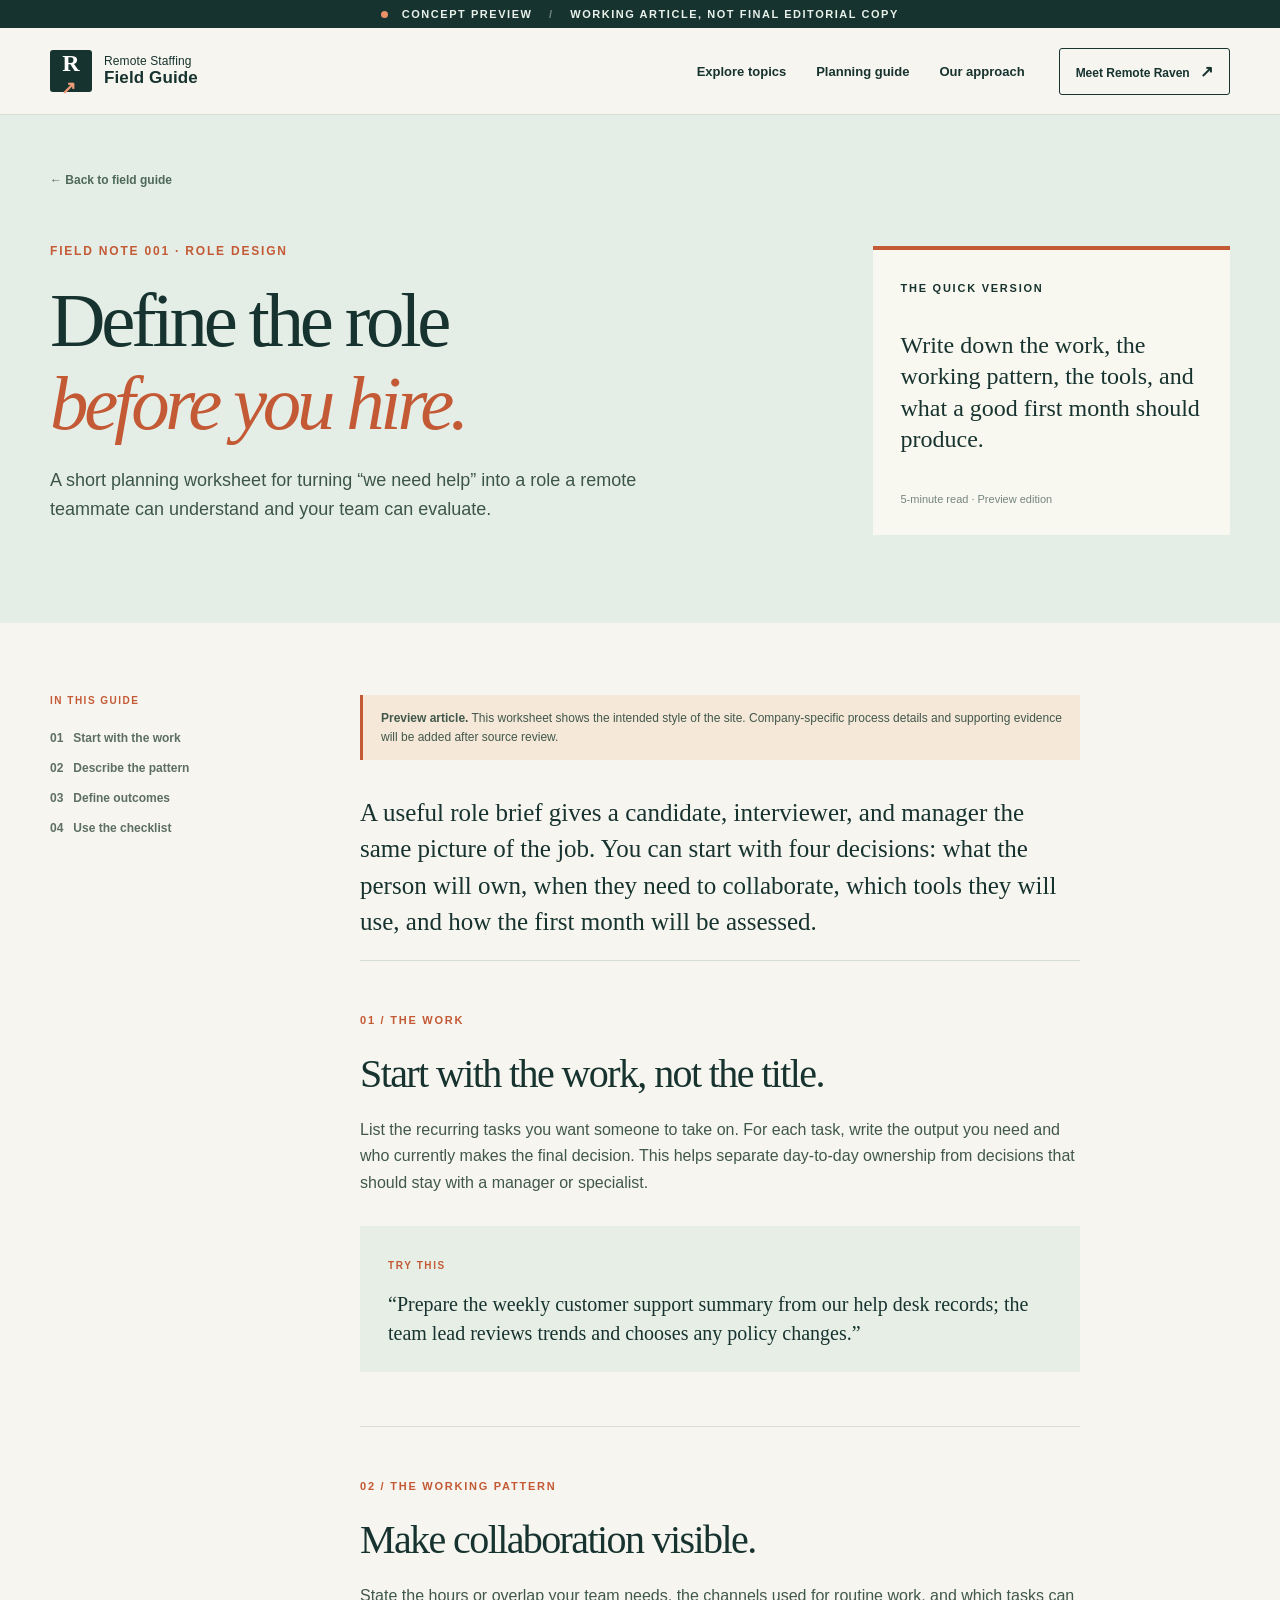
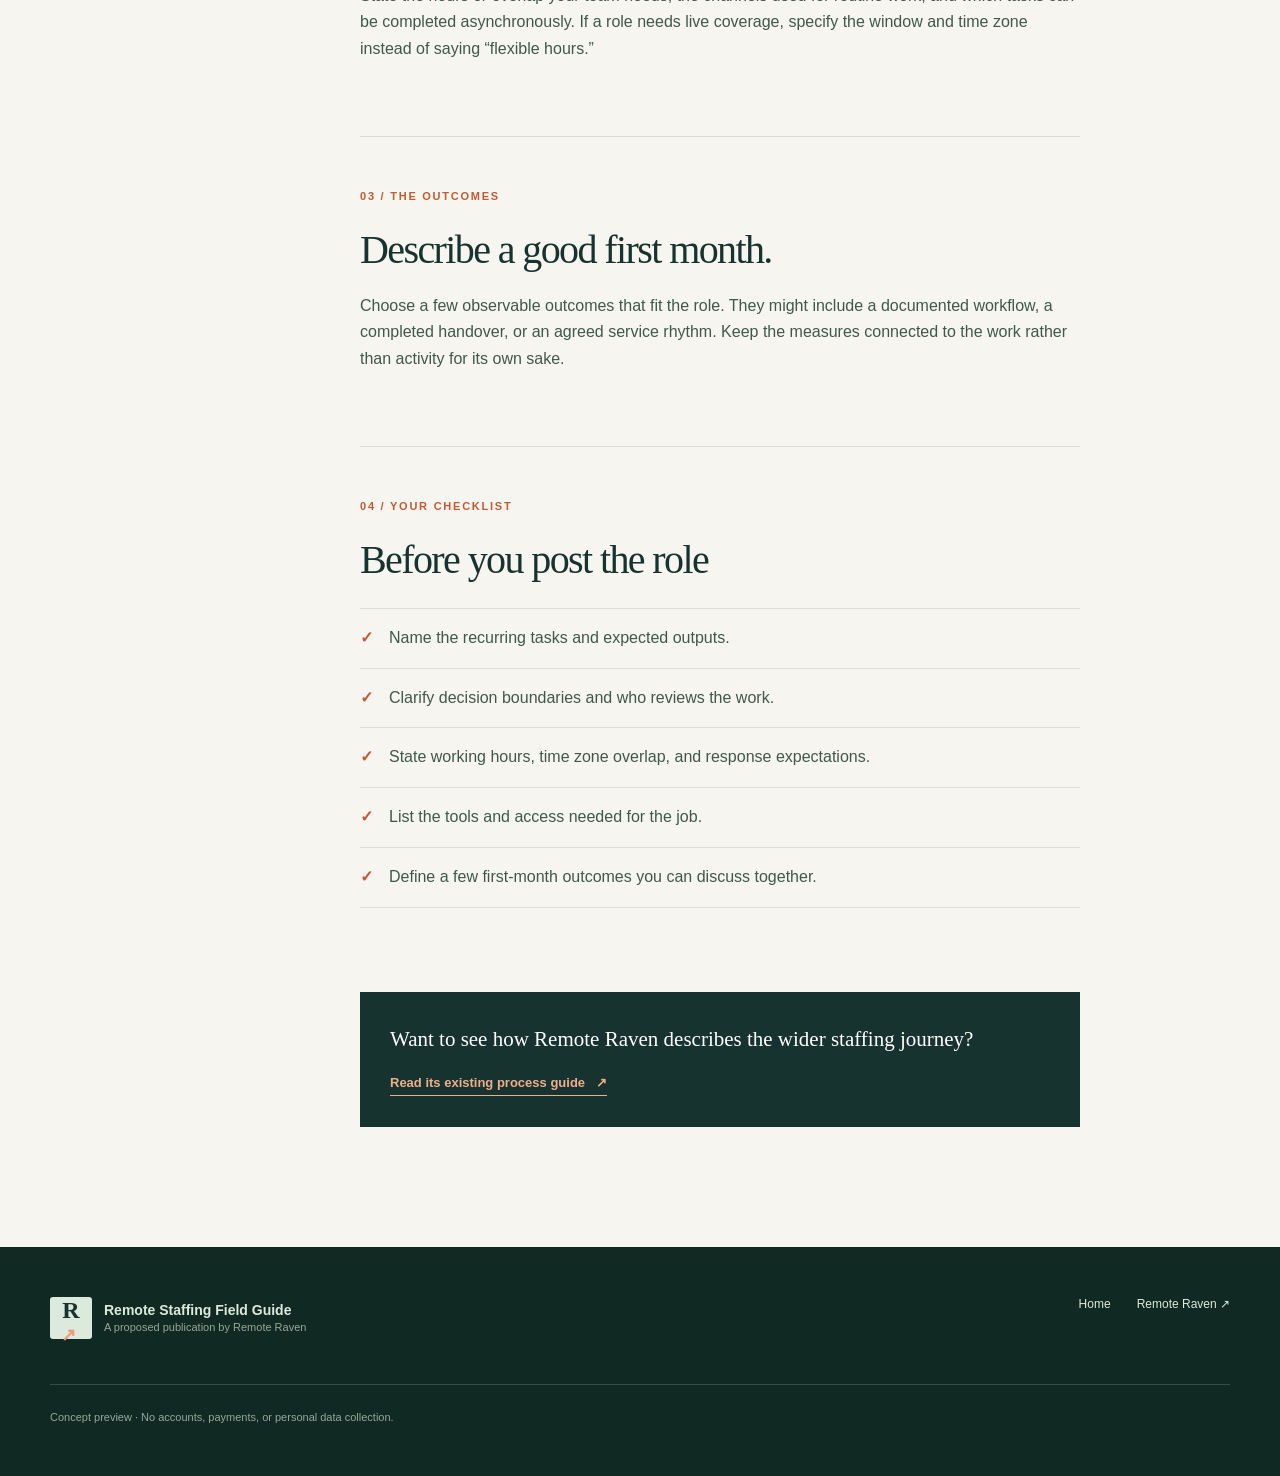
==== guide.html @ f3cec759 "Build field guide concept preview" ====
<!doctype html>
<html lang="en">
<head>
  <meta charset="utf-8"><meta name="viewport" content="width=device-width, initial-scale=1"><meta name="robots" content="noindex,nofollow">
  <meta name="description" content="A preview planning worksheet for defining a remote role before hiring.">
  <meta http-equiv="Content-Security-Policy" content="default-src 'none'; style-src 'self'; img-src 'self' data:; script-src 'self'; base-uri 'none'; form-action 'none'; frame-ancestors 'none'">
  <title>Define the role before you hire — Remote Staffing Field Guide</title>
  <link rel="stylesheet" href="styles.css"><script src="script.js" defer></script>
</head>
<body>
  <a class="skip" href="#main">Skip to content</a><div class="preview-bar"><span class="dot"></span> Concept preview <span class="bar-divider">/</span> Working article, not final editorial copy</div>
  <header class="site-header"><div class="container header-inner"><a class="brand" href="index.html"><span class="brand-mark">R<span>↗</span></span><span class="brand-text">Remote Staffing<br><strong>Field Guide</strong></span></a><nav aria-label="Primary navigation"><a href="index.html#topics">Explore topics</a><a href="guide.html" aria-current="page">Planning guide</a><a href="index.html#method">Our approach</a></nav><a class="nav-cta" href="https://hireremoteraven.com/">Meet Remote Raven <span aria-hidden="true">↗</span></a></div></header>
  <main id="main">
    <section class="article-hero"><div class="container"><a class="back-link" href="index.html">← Back to field guide</a><div class="article-head-grid"><div><p class="eyebrow">FIELD NOTE 001 · ROLE DESIGN</p><h1>Define the role<br><em>before you hire.</em></h1><p class="lead">A short planning worksheet for turning “we need help” into a role a remote teammate can understand and your team can evaluate.</p></div><aside class="article-aside"><span class="small-label">THE QUICK VERSION</span><p>Write down the work, the working pattern, the tools, and what a good first month should produce.</p><span>5-minute read · Preview edition</span></aside></div></div></section>
    <div class="container article-layout"><aside class="article-nav"><span>IN THIS GUIDE</span><a href="#work">01 &nbsp; Start with the work</a><a href="#pattern">02 &nbsp; Describe the pattern</a><a href="#outcomes">03 &nbsp; Define outcomes</a><a href="#checklist">04 &nbsp; Use the checklist</a></aside><article class="article-body"><div class="draft-note"><strong>Preview article.</strong> This worksheet shows the intended style of the site. Company-specific process details and supporting evidence will be added after source review.</div><p class="article-intro">A useful role brief gives a candidate, interviewer, and manager the same picture of the job. You can start with four decisions: what the person will own, when they need to collaborate, which tools they will use, and how the first month will be assessed.</p><section id="work"><span class="section-kicker">01 / THE WORK</span><h2>Start with the work, not the title.</h2><p>List the recurring tasks you want someone to take on. For each task, write the output you need and who currently makes the final decision. This helps separate day-to-day ownership from decisions that should stay with a manager or specialist.</p><div class="example-box"><span>TRY THIS</span><p>“Prepare the weekly customer support summary from our help desk records; the team lead reviews trends and chooses any policy changes.”</p></div></section><section id="pattern"><span class="section-kicker">02 / THE WORKING PATTERN</span><h2>Make collaboration visible.</h2><p>State the hours or overlap your team needs, the channels used for routine work, and which tasks can be completed asynchronously. If a role needs live coverage, specify the window and time zone instead of saying “flexible hours.”</p></section><section id="outcomes"><span class="section-kicker">03 / THE OUTCOMES</span><h2>Describe a good first month.</h2><p>Choose a few observable outcomes that fit the role. They might include a documented workflow, a completed handover, or an agreed service rhythm. Keep the measures connected to the work rather than activity for its own sake.</p></section><section id="checklist"><span class="section-kicker">04 / YOUR CHECKLIST</span><h2>Before you post the role</h2><ul class="checklist"><li><span>✓</span> Name the recurring tasks and expected outputs.</li><li><span>✓</span> Clarify decision boundaries and who reviews the work.</li><li><span>✓</span> State working hours, time zone overlap, and response expectations.</li><li><span>✓</span> List the tools and access needed for the job.</li><li><span>✓</span> Define a few first-month outcomes you can discuss together.</li></ul></section><div class="article-end"><p>Want to see how Remote Raven describes the wider staffing journey?</p><a class="text-link" href="https://hireremoteraven.com/blog/how-does-remote-staffing-work-from-job-description-to-your-first-day/">Read its existing process guide <span aria-hidden="true">↗</span></a></div></article></div>
  </main>
  <footer><div class="container footer-inner"><div class="footer-brand"><span class="brand-mark">R<span>↗</span></span><div>Remote Staffing Field Guide<br><small>A proposed publication by Remote Raven</small></div></div><div class="footer-links"><a href="index.html">Home</a><a href="https://hireremoteraven.com/">Remote Raven ↗</a></div><p>Concept preview · No accounts, payments, or personal data collection.</p></div></footer>
</body>
</html>
---- styles.css ----
:root{--ink:#17332f;--muted:#5e6d66;--paper:#f7f5ef;--cream:#eee9db;--line:#d9dfd5;--accent:#c35a35;--teal:#d5e9df;--white:#fff;--max:1180px}
*{box-sizing:border-box}html{scroll-behavior:smooth}body{margin:0;background:var(--paper);color:var(--ink);font-family:Inter,Arial,Helvetica,sans-serif;-webkit-font-smoothing:antialiased}a{color:inherit;text-decoration:none}a:focus-visible,button:focus-visible{outline:3px solid var(--accent);outline-offset:4px}p{line-height:1.65}h1,h2,h3,p{margin-top:0}.container{width:min(var(--max),calc(100% - 64px));margin:auto}.skip{position:absolute;top:-100px;left:8px;background:#fff;padding:12px;z-index:100}.skip:focus{top:8px}.preview-bar{background:var(--ink);color:#e8f1e9;text-align:center;padding:8px 12px;font-size:11px;font-weight:700;letter-spacing:.14em;text-transform:uppercase}.dot{display:inline-block;width:7px;height:7px;border-radius:50%;background:#eb9168;margin-right:9px}.bar-divider{margin:0 12px;opacity:.45}.site-header{background:var(--paper);border-bottom:1px solid var(--line)}.header-inner{height:86px;display:flex;align-items:center;gap:34px}.brand{display:flex;align-items:center;gap:12px;white-space:nowrap}.brand-mark{width:42px;height:42px;display:grid;place-items:center;background:var(--ink);color:white;border-radius:3px;font-family:Georgia,serif;font-size:24px;font-weight:bold;letter-spacing:-5px;padding-right:5px}.brand-mark span{color:#ed9c77;font-family:Arial,sans-serif;font-size:18px;letter-spacing:0}.brand-text{font-size:12px;line-height:1.12;letter-spacing:.01em}.brand-text strong{font-size:17px}.site-header nav{display:flex;gap:30px;margin-left:auto;font-size:13px;font-weight:600}.site-header nav a:hover,.footer-links a:hover{color:var(--accent)}.nav-cta{font-size:12px;font-weight:700;border:1px solid var(--ink);padding:13px 16px;border-radius:3px;white-space:nowrap}.nav-cta:hover{background:var(--ink);color:#fff}.nav-cta span{font-size:16px;padding-left:7px}.hero{padding:77px 0 82px;overflow:hidden}.hero-grid{display:grid;grid-template-columns:1.12fr .88fr;gap:60px;align-items:center}.eyebrow{font-size:12px;letter-spacing:.15em;text-transform:uppercase;font-weight:800;color:var(--accent);line-height:1.4}.eyebrow-line{display:inline-block;width:29px;height:1px;background:var(--accent);vertical-align:middle;margin-right:11px}.hero h1,.article-hero h1{font-family:Georgia,'Times New Roman',serif;font-weight:400;letter-spacing:-.055em;line-height:1.08;font-size:clamp(52px,5.6vw,78px);margin:28px 0}.hero h1 em,h2 em,.article-hero h1 em{font-weight:400;color:var(--accent)}.lead{font-size:18px;color:#3c554c;max-width:565px}.hero-actions{display:flex;align-items:center;gap:27px;margin-top:36px;flex-wrap:wrap}.button{display:inline-flex;align-items:center;justify-content:space-between;gap:26px;padding:17px 22px;border-radius:3px;font-size:13px;font-weight:700}.button span{font-size:18px}.button-dark{background:var(--ink);color:white}.button-dark:hover{background:#285449}.button-light{background:#f5f1e8;color:var(--ink)}.button-light:hover{background:white}.text-link{border-bottom:1px solid currentColor;padding-bottom:5px;font-size:13px;font-weight:750}.text-link:hover{color:var(--accent)}.text-link span{padding-left:7px}.hero-note{font-size:11px;color:#77847c;margin:35px 0 0}.hero-visual{height:505px;background:#dceadf;position:relative;padding:38px 40px;box-shadow:20px 20px 0 #eae8db;overflow:visible}.hero-visual:before{content:"";position:absolute;width:280px;height:280px;border-radius:50%;border:1px solid rgba(24,68,59,.16);top:75px;right:-75px}.hero-visual:after{content:"";position:absolute;width:180px;height:180px;border-radius:50%;border:1px solid rgba(24,68,59,.16);top:125px;right:-25px}.visual-top,.visual-bottom{display:flex;justify-content:space-between;align-items:center}.small-label,.visual-bottom{font-size:11px;font-weight:800;letter-spacing:.16em}.visual-sun{font-size:45px;line-height:1}.visual-title{font-family:Georgia,serif;font-size:70px;line-height:.98;letter-spacing:-.06em;margin-top:80px;position:relative;z-index:1}.hero-visual p{position:relative;z-index:1;max-width:290px;font-size:15px;color:#456159;margin-top:28px}.visual-rule{height:1px;background:#a4bdb0;margin-top:55px}.visual-bottom{margin-top:20px}.visual-sticker{position:absolute;right:-30px;bottom:58px;width:115px;height:115px;border-radius:50%;background:#c75c37;color:#fff;display:flex;align-items:center;justify-content:center;text-align:center;transform:rotate(13deg);font-family:Georgia,serif;font-size:17px;line-height:.85;z-index:2}.visual-sticker span{font-size:25px}.intro-strip{background:var(--cream);border-top:1px solid #e4e2d8;border-bottom:1px solid #e4e2d8}.strip-inner{min-height:75px;display:flex;align-items:center;justify-content:space-between;gap:14px;color:#415b50;font-size:13px;font-weight:650}.strip-icon{font-size:19px;color:var(--accent)}.section{padding:105px 0}.section-heading{display:flex;align-items:end;justify-content:space-between;gap:60px;margin-bottom:44px}.section-heading h2,.method h2,.closing h2{font-family:Georgia,serif;font-weight:400;letter-spacing:-.05em;font-size:clamp(40px,4.5vw,61px);line-height:1.1;margin-bottom:0}.section-heading>p{max-width:385px;font-size:15px;color:var(--muted);margin:0 0 8px}.topic-grid{display:grid;grid-template-columns:repeat(3,1fr);gap:18px}.topic-card{min-height:352px;background:#fff;border:1px solid #e3e5df;padding:29px;display:flex;flex-direction:column;transition:transform .18s,box-shadow .18s}.topic-card:hover{transform:translateY(-4px);box-shadow:0 14px 30px #17332f12}.topic-card-feature{background:var(--ink);color:#fff;border-color:var(--ink)}.card-number{font-size:11px;font-weight:800;letter-spacing:.16em;color:var(--accent)}.topic-card-feature .card-number{color:#eba07c}.card-icon{font-family:Georgia,serif;font-size:44px;margin:28px 0 24px;line-height:1}.topic-card h3{font-family:Georgia,serif;font-size:26px;font-weight:400;line-height:1.15;letter-spacing:-.025em;max-width:250px}.topic-card p{font-size:14px;color:var(--muted);max-width:260px}.topic-card-feature p{color:#c9d8d1}.card-link,.card-status{margin-top:auto;padding-top:24px;font-size:12px;font-weight:750}.card-link{color:#f3a985}.card-link span{padding-left:5px}.card-status{color:#8b9990}.method{background:#e5eee6}.method-grid{display:grid;grid-template-columns:1fr 1fr;gap:110px}.method h2{margin:28px 0}.method-lead{color:#526b5e;font-size:16px;max-width:530px;margin-bottom:27px}.method-list{border-top:1px solid #b9cbbd}.method-list>div{display:grid;grid-template-columns:50px 1fr;padding:26px 0;border-bottom:1px solid #b9cbbd;gap:15px}.method-list span{font-size:12px;font-weight:800;color:var(--accent)}.method-list h3{font-family:Georgia,serif;font-size:23px;font-weight:400;margin-bottom:8px}.method-list p{color:#64786a;font-size:14px;margin:0}.library-grid{display:grid;grid-template-columns:1fr 1fr;gap:18px}.library-card{background:#fff;border:1px solid #e3e5df;min-height:242px;padding:30px;display:flex;flex-direction:column}.library-card:hover{border-color:var(--accent)}.library-card>span:first-child{color:var(--accent);letter-spacing:.15em;font-size:11px;font-weight:800}.library-card h3{font-family:Georgia,serif;font-size:26px;line-height:1.2;font-weight:400;max-width:460px;margin:30px 0}.library-card .external{font-size:12px;font-weight:750;margin-top:auto}.closing{background:var(--ink);color:#fff;padding:70px 0}.closing-inner{display:flex;justify-content:space-between;align-items:center;gap:40px}.closing .eyebrow{color:#eda984}.closing h2{font-size:49px}footer{background:#112923;color:#dce9dd;padding:50px 0}.footer-inner{display:grid;grid-template-columns:1fr auto;gap:20px;align-items:start}.footer-brand{display:flex;align-items:center;gap:12px;font-size:14px;font-weight:700}.footer-brand .brand-mark{background:#dce9dd;color:#17332f}.footer-brand small{font-size:11px;font-weight:400;color:#91aa98}.footer-links{display:flex;gap:26px;font-size:12px}.footer-inner>p{grid-column:1/-1;color:#91aa98;font-size:11px;margin:25px 0 0;border-top:1px solid #315044;padding-top:23px}
.article-hero{background:#e5eee6;padding:55px 0 80px}.back-link{font-size:12px;font-weight:700;color:#4d685a}.back-link:hover{color:var(--accent)}.article-head-grid{display:grid;grid-template-columns:1.35fr .65fr;gap:80px;align-items:end;margin-top:55px}.article-hero h1{font-size:clamp(58px,6vw,86px);margin:20px 0}.article-hero .lead{max-width:650px}.article-aside{background:#f9f8f0;padding:28px;border-top:4px solid var(--accent);margin-bottom:8px}.article-aside p{font-family:Georgia,serif;font-size:24px;line-height:1.3;margin:34px 0}.article-aside>span:last-child{font-size:11px;color:#75857a}.article-layout{display:grid;grid-template-columns:230px minmax(0,720px);gap:80px;align-items:start;padding-top:72px;padding-bottom:120px}.article-nav{position:sticky;top:30px;display:flex;flex-direction:column;gap:16px}.article-nav>span{font-size:10px;font-weight:800;letter-spacing:.15em;color:var(--accent);margin-bottom:9px}.article-nav a{font-size:12px;font-weight:700;color:#5c6f61}.article-nav a:hover{color:var(--accent)}.article-body{font-size:16px;line-height:1.8;color:#40584b}.draft-note{background:#f5e8d8;border-left:3px solid var(--accent);padding:14px 18px;font-size:12px;line-height:1.55;margin-bottom:35px}.article-intro{font-family:Georgia,serif;color:var(--ink);font-size:25px;line-height:1.45;margin-bottom:65px}.article-body section{padding:44px 0 54px;border-top:1px solid #d6ded4;scroll-margin-top:40px}.section-kicker{font-size:11px;color:var(--accent);font-weight:800;letter-spacing:.16em}.article-body h2{font-family:Georgia,serif;font-size:40px;letter-spacing:-.04em;font-weight:400;color:var(--ink);line-height:1.15;margin:17px 0 20px}.article-body p{margin-bottom:20px}.example-box{background:#e7eee6;padding:24px 28px;margin-top:30px}.example-box span{font-size:10px;font-weight:800;letter-spacing:.16em;color:var(--accent)}.example-box p{font-family:Georgia,serif;font-size:20px;line-height:1.45;color:var(--ink);margin:11px 0 0}.checklist{list-style:none;padding:0;margin:25px 0}.checklist li{border-top:1px solid #d9e0d7;padding:15px 0;display:flex;align-items:baseline;gap:16px}.checklist li:last-child{border-bottom:1px solid #d9e0d7}.checklist li span{color:var(--accent);font-weight:800}.article-end{background:var(--ink);color:#fff;padding:30px;margin-top:5px}.article-end p{font-family:Georgia,serif;font-size:21px;margin:0 0 12px}.article-end .text-link{color:#f1ad8b}
@media(max-width:1000px){.site-header nav{gap:14px}.hero-grid{gap:35px}.hero-visual{height:470px}.visual-title{font-size:60px}.method-grid{gap:50px}.article-layout{gap:40px}}
@media(max-width:760px){.container{width:min(100% - 36px,var(--max))}.header-inner{height:auto;min-height:72px;flex-wrap:wrap;padding:14px 0}.site-header nav{order:3;width:100%;justify-content:space-between;margin:2px 0 0;gap:12px;font-size:11px}.nav-cta{margin-left:auto;padding:10px;font-size:11px}.hero{padding:56px 0 65px}.hero-grid{grid-template-columns:1fr;gap:45px}.hero h1{font-size:clamp(49px,11vw,70px)}.hero-visual{width:calc(100% - 20px);height:430px;box-shadow:16px 16px 0 #eae8db}.visual-title{margin-top:62px}.visual-sticker{right:-20px}.strip-inner{font-size:11px;flex-wrap:wrap;justify-content:center;padding:18px 0;text-align:center}.strip-icon:last-of-type{display:none}.section{padding:70px 0}.section-heading{display:block}.section-heading>p{margin-top:23px}.topic-grid,.library-grid,.method-grid,.article-head-grid,.article-layout{grid-template-columns:1fr}.topic-card{min-height:310px}.method-grid{gap:35px}.closing-inner{align-items:start;flex-direction:column}.closing h2{font-size:42px}.article-hero{padding:35px 0 55px}.article-head-grid{gap:28px;margin-top:36px}.article-aside{max-width:420px}.article-layout{padding-top:44px;gap:35px}.article-nav{position:static;border-bottom:1px solid var(--line);padding-bottom:20px}.footer-inner{grid-template-columns:1fr}.footer-links{margin-top:15px}}
@media(max-width:480px){.preview-bar{font-size:9px}.brand-text{font-size:10px}.brand-text strong{font-size:14px}.brand-mark{width:36px;height:36px;font-size:21px}.nav-cta{font-size:0;padding:8px 11px}.nav-cta span{font-size:19px;padding:0}.hero h1,.article-hero h1{font-size:46px}.lead{font-size:16px}.hero-actions{align-items:flex-start;flex-direction:column;gap:25px}.hero-visual{height:410px;padding:30px}.visual-title{font-size:55px}.visual-rule{margin-top:42px}.section-heading h2,.method h2{font-size:42px}.article-body h2{font-size:35px}}
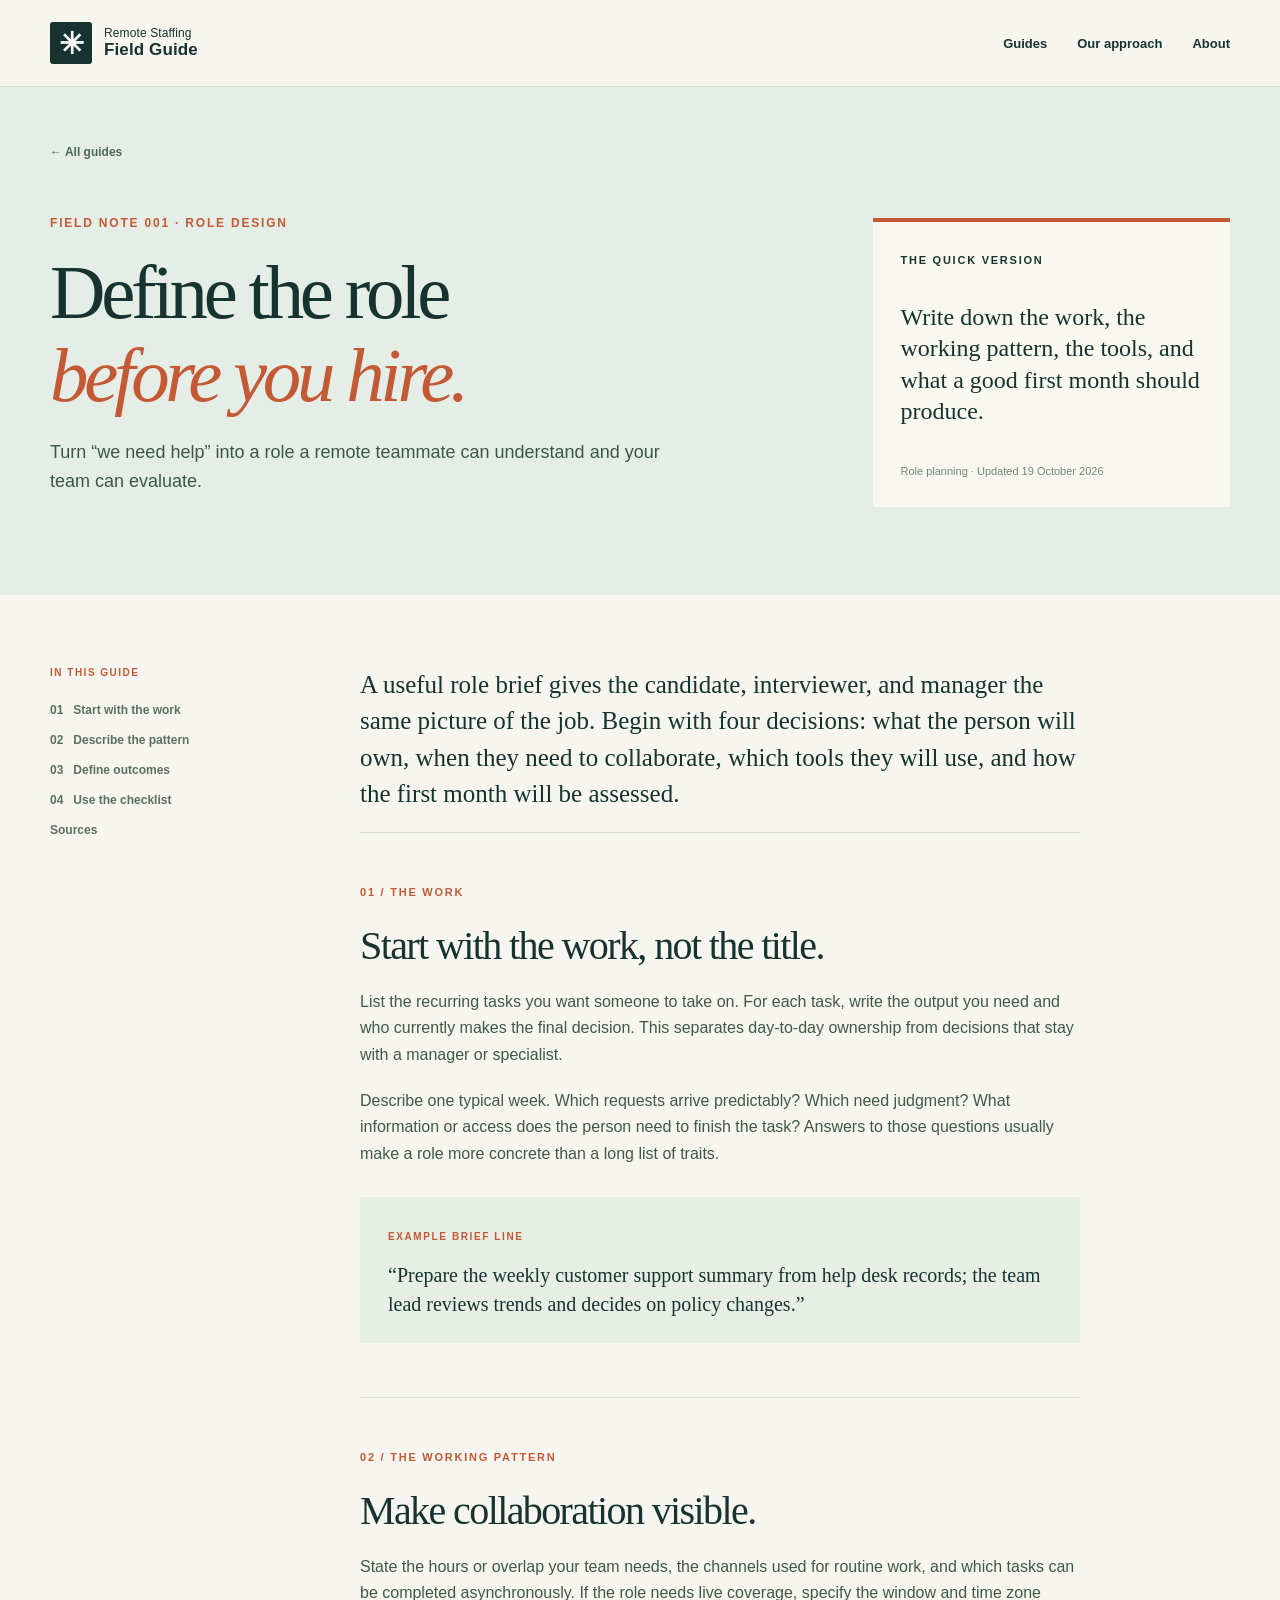
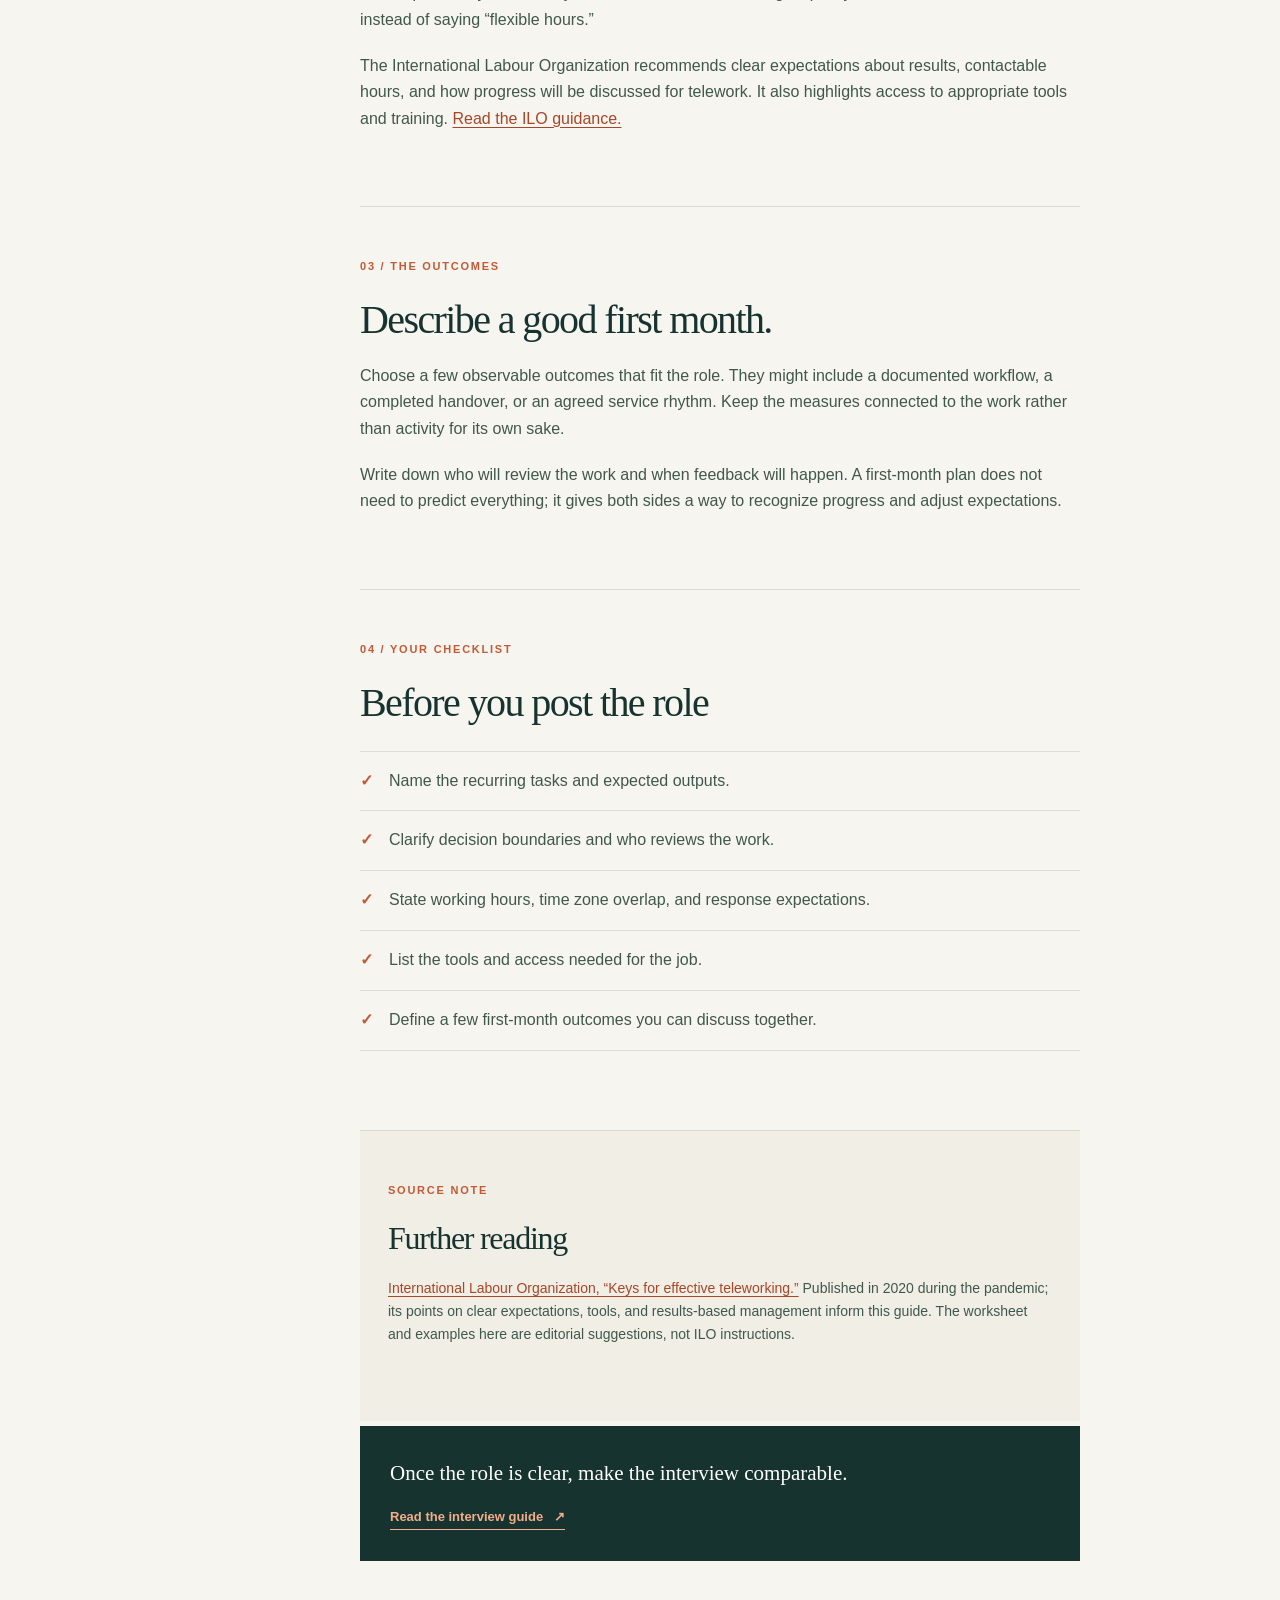
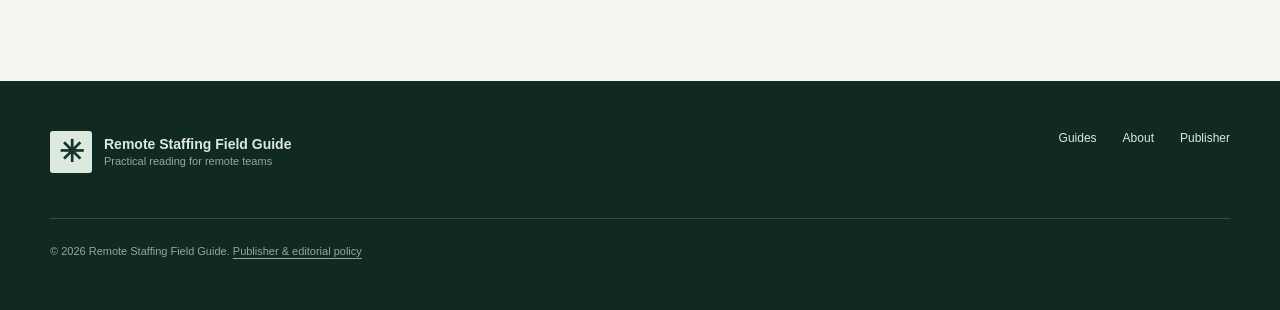
==== commit d303ba22: "Make field guide a standalone public publication" ====
--- a/guide.html
+++ b/guide.html
@@ -1,19 +1,28 @@
 <!doctype html>
 <html lang="en">
 <head>
-  <meta charset="utf-8"><meta name="viewport" content="width=device-width, initial-scale=1"><meta name="robots" content="noindex,nofollow">
-  <meta name="description" content="A preview planning worksheet for defining a remote role before hiring.">
-  <meta http-equiv="Content-Security-Policy" content="default-src 'none'; style-src 'self'; img-src 'self' data:; script-src 'self'; base-uri 'none'; form-action 'none'; frame-ancestors 'none'">
-  <title>Define the role before you hire — Remote Staffing Field Guide</title>
-  <link rel="stylesheet" href="styles.css"><script src="script.js" defer></script>
+  <meta charset="utf-8">
+  <meta name="viewport" content="width=device-width, initial-scale=1">
+  <meta name="description" content="A practical worksheet for defining tasks, working hours, tools, and first-month outcomes before hiring a remote teammate.">
+  <meta http-equiv="Content-Security-Policy" content="default-src 'none'; style-src 'self'; img-src 'self' data:; script-src 'self'; base-uri 'none'; form-action 'none'">
+  <title>Define the role before you hire | Remote Staffing Field Guide</title>
+  <link rel="icon" href="favicon.svg" type="image/svg+xml"><link rel="stylesheet" href="styles.css"><script src="script.js" defer></script>
 </head>
 <body>
-  <a class="skip" href="#main">Skip to content</a><div class="preview-bar"><span class="dot"></span> Concept preview <span class="bar-divider">/</span> Working article, not final editorial copy</div>
-  <header class="site-header"><div class="container header-inner"><a class="brand" href="index.html"><span class="brand-mark">R<span>↗</span></span><span class="brand-text">Remote Staffing<br><strong>Field Guide</strong></span></a><nav aria-label="Primary navigation"><a href="index.html#topics">Explore topics</a><a href="guide.html" aria-current="page">Planning guide</a><a href="index.html#method">Our approach</a></nav><a class="nav-cta" href="https://hireremoteraven.com/">Meet Remote Raven <span aria-hidden="true">↗</span></a></div></header>
+  <a class="skip" href="#main">Skip to content</a>
+  <header class="site-header"><div class="container header-inner"><a class="brand" href="index.html"><span class="brand-mark" aria-hidden="true">✳</span><span class="brand-text">Remote Staffing<br><strong>Field Guide</strong></span></a><nav aria-label="Primary navigation"><a href="index.html#guides">Guides</a><a href="index.html#approach">Our approach</a><a href="about.html">About</a></nav></div></header>
   <main id="main">
-    <section class="article-hero"><div class="container"><a class="back-link" href="index.html">← Back to field guide</a><div class="article-head-grid"><div><p class="eyebrow">FIELD NOTE 001 · ROLE DESIGN</p><h1>Define the role<br><em>before you hire.</em></h1><p class="lead">A short planning worksheet for turning “we need help” into a role a remote teammate can understand and your team can evaluate.</p></div><aside class="article-aside"><span class="small-label">THE QUICK VERSION</span><p>Write down the work, the working pattern, the tools, and what a good first month should produce.</p><span>5-minute read · Preview edition</span></aside></div></div></section>
-    <div class="container article-layout"><aside class="article-nav"><span>IN THIS GUIDE</span><a href="#work">01 &nbsp; Start with the work</a><a href="#pattern">02 &nbsp; Describe the pattern</a><a href="#outcomes">03 &nbsp; Define outcomes</a><a href="#checklist">04 &nbsp; Use the checklist</a></aside><article class="article-body"><div class="draft-note"><strong>Preview article.</strong> This worksheet shows the intended style of the site. Company-specific process details and supporting evidence will be added after source review.</div><p class="article-intro">A useful role brief gives a candidate, interviewer, and manager the same picture of the job. You can start with four decisions: what the person will own, when they need to collaborate, which tools they will use, and how the first month will be assessed.</p><section id="work"><span class="section-kicker">01 / THE WORK</span><h2>Start with the work, not the title.</h2><p>List the recurring tasks you want someone to take on. For each task, write the output you need and who currently makes the final decision. This helps separate day-to-day ownership from decisions that should stay with a manager or specialist.</p><div class="example-box"><span>TRY THIS</span><p>“Prepare the weekly customer support summary from our help desk records; the team lead reviews trends and chooses any policy changes.”</p></div></section><section id="pattern"><span class="section-kicker">02 / THE WORKING PATTERN</span><h2>Make collaboration visible.</h2><p>State the hours or overlap your team needs, the channels used for routine work, and which tasks can be completed asynchronously. If a role needs live coverage, specify the window and time zone instead of saying “flexible hours.”</p></section><section id="outcomes"><span class="section-kicker">03 / THE OUTCOMES</span><h2>Describe a good first month.</h2><p>Choose a few observable outcomes that fit the role. They might include a documented workflow, a completed handover, or an agreed service rhythm. Keep the measures connected to the work rather than activity for its own sake.</p></section><section id="checklist"><span class="section-kicker">04 / YOUR CHECKLIST</span><h2>Before you post the role</h2><ul class="checklist"><li><span>✓</span> Name the recurring tasks and expected outputs.</li><li><span>✓</span> Clarify decision boundaries and who reviews the work.</li><li><span>✓</span> State working hours, time zone overlap, and response expectations.</li><li><span>✓</span> List the tools and access needed for the job.</li><li><span>✓</span> Define a few first-month outcomes you can discuss together.</li></ul></section><div class="article-end"><p>Want to see how Remote Raven describes the wider staffing journey?</p><a class="text-link" href="https://hireremoteraven.com/blog/how-does-remote-staffing-work-from-job-description-to-your-first-day/">Read its existing process guide <span aria-hidden="true">↗</span></a></div></article></div>
+    <section class="article-hero"><div class="container"><a class="back-link" href="index.html#guides">← All guides</a><div class="article-head-grid"><div><p class="eyebrow">FIELD NOTE 001 · ROLE DESIGN</p><h1>Define the role<br><em>before you hire.</em></h1><p class="lead">Turn “we need help” into a role a remote teammate can understand and your team can evaluate.</p></div><aside class="article-aside"><span class="small-label">THE QUICK VERSION</span><p>Write down the work, the working pattern, the tools, and what a good first month should produce.</p><span>Role planning · Updated 19 October 2026</span></aside></div></div></section>
+    <div class="container article-layout"><aside class="article-nav"><span>IN THIS GUIDE</span><a href="#work">01 &nbsp; Start with the work</a><a href="#pattern">02 &nbsp; Describe the pattern</a><a href="#outcomes">03 &nbsp; Define outcomes</a><a href="#checklist">04 &nbsp; Use the checklist</a><a href="#sources">Sources</a></aside><article class="article-body">
+      <p class="article-intro">A useful role brief gives the candidate, interviewer, and manager the same picture of the job. Begin with four decisions: what the person will own, when they need to collaborate, which tools they will use, and how the first month will be assessed.</p>
+      <section id="work"><span class="section-kicker">01 / THE WORK</span><h2>Start with the work, not the title.</h2><p>List the recurring tasks you want someone to take on. For each task, write the output you need and who currently makes the final decision. This separates day-to-day ownership from decisions that stay with a manager or specialist.</p><p>Describe one typical week. Which requests arrive predictably? Which need judgment? What information or access does the person need to finish the task? Answers to those questions usually make a role more concrete than a long list of traits.</p><div class="example-box"><span>EXAMPLE BRIEF LINE</span><p>“Prepare the weekly customer support summary from help desk records; the team lead reviews trends and decides on policy changes.”</p></div></section>
+      <section id="pattern"><span class="section-kicker">02 / THE WORKING PATTERN</span><h2>Make collaboration visible.</h2><p>State the hours or overlap your team needs, the channels used for routine work, and which tasks can be completed asynchronously. If the role needs live coverage, specify the window and time zone instead of saying “flexible hours.”</p><p>The International Labour Organization recommends clear expectations about results, contactable hours, and how progress will be discussed for telework. It also highlights access to appropriate tools and training. <a href="https://www.ilo.org/resource/article/keys-effective-teleworking-during-covid-19-pandemic">Read the ILO guidance.</a></p></section>
+      <section id="outcomes"><span class="section-kicker">03 / THE OUTCOMES</span><h2>Describe a good first month.</h2><p>Choose a few observable outcomes that fit the role. They might include a documented workflow, a completed handover, or an agreed service rhythm. Keep the measures connected to the work rather than activity for its own sake.</p><p>Write down who will review the work and when feedback will happen. A first-month plan does not need to predict everything; it gives both sides a way to recognize progress and adjust expectations.</p></section>
+      <section id="checklist"><span class="section-kicker">04 / YOUR CHECKLIST</span><h2>Before you post the role</h2><ul class="checklist"><li><span>✓</span> Name the recurring tasks and expected outputs.</li><li><span>✓</span> Clarify decision boundaries and who reviews the work.</li><li><span>✓</span> State working hours, time zone overlap, and response expectations.</li><li><span>✓</span> List the tools and access needed for the job.</li><li><span>✓</span> Define a few first-month outcomes you can discuss together.</li></ul></section>
+      <section id="sources" class="source-section"><span class="section-kicker">SOURCE NOTE</span><h2>Further reading</h2><p><a href="https://www.ilo.org/resource/article/keys-effective-teleworking-during-covid-19-pandemic">International Labour Organization, “Keys for effective teleworking.”</a> Published in 2020 during the pandemic; its points on clear expectations, tools, and results-based management inform this guide. The worksheet and examples here are editorial suggestions, not ILO instructions.</p></section>
+      <div class="article-end"><p>Once the role is clear, make the interview comparable.</p><a class="text-link" href="interviews.html">Read the interview guide <span aria-hidden="true">↗</span></a></div>
+    </article></div>
   </main>
-  <footer><div class="container footer-inner"><div class="footer-brand"><span class="brand-mark">R<span>↗</span></span><div>Remote Staffing Field Guide<br><small>A proposed publication by Remote Raven</small></div></div><div class="footer-links"><a href="index.html">Home</a><a href="https://hireremoteraven.com/">Remote Raven ↗</a></div><p>Concept preview · No accounts, payments, or personal data collection.</p></div></footer>
+  <footer><div class="container footer-inner"><div class="footer-brand"><span class="brand-mark" aria-hidden="true">✳</span><div>Remote Staffing Field Guide<br><small>Practical reading for remote teams</small></div></div><div class="footer-links"><a href="index.html#guides">Guides</a><a href="about.html">About</a><a href="about.html#publisher">Publisher</a></div><p>© 2026 Remote Staffing Field Guide. <a href="about.html#publisher">Publisher &amp; editorial policy</a></p></div></footer>
 </body>
 </html>
--- a/styles.css
+++ b/styles.css
@@ -1,6 +1,7 @@
 :root{--ink:#17332f;--muted:#5e6d66;--paper:#f7f5ef;--cream:#eee9db;--line:#d9dfd5;--accent:#c35a35;--teal:#d5e9df;--white:#fff;--max:1180px}
 *{box-sizing:border-box}html{scroll-behavior:smooth}body{margin:0;background:var(--paper);color:var(--ink);font-family:Inter,Arial,Helvetica,sans-serif;-webkit-font-smoothing:antialiased}a{color:inherit;text-decoration:none}a:focus-visible,button:focus-visible{outline:3px solid var(--accent);outline-offset:4px}p{line-height:1.65}h1,h2,h3,p{margin-top:0}.container{width:min(var(--max),calc(100% - 64px));margin:auto}.skip{position:absolute;top:-100px;left:8px;background:#fff;padding:12px;z-index:100}.skip:focus{top:8px}.preview-bar{background:var(--ink);color:#e8f1e9;text-align:center;padding:8px 12px;font-size:11px;font-weight:700;letter-spacing:.14em;text-transform:uppercase}.dot{display:inline-block;width:7px;height:7px;border-radius:50%;background:#eb9168;margin-right:9px}.bar-divider{margin:0 12px;opacity:.45}.site-header{background:var(--paper);border-bottom:1px solid var(--line)}.header-inner{height:86px;display:flex;align-items:center;gap:34px}.brand{display:flex;align-items:center;gap:12px;white-space:nowrap}.brand-mark{width:42px;height:42px;display:grid;place-items:center;background:var(--ink);color:white;border-radius:3px;font-family:Georgia,serif;font-size:24px;font-weight:bold;letter-spacing:-5px;padding-right:5px}.brand-mark span{color:#ed9c77;font-family:Arial,sans-serif;font-size:18px;letter-spacing:0}.brand-text{font-size:12px;line-height:1.12;letter-spacing:.01em}.brand-text strong{font-size:17px}.site-header nav{display:flex;gap:30px;margin-left:auto;font-size:13px;font-weight:600}.site-header nav a:hover,.footer-links a:hover{color:var(--accent)}.nav-cta{font-size:12px;font-weight:700;border:1px solid var(--ink);padding:13px 16px;border-radius:3px;white-space:nowrap}.nav-cta:hover{background:var(--ink);color:#fff}.nav-cta span{font-size:16px;padding-left:7px}.hero{padding:77px 0 82px;overflow:hidden}.hero-grid{display:grid;grid-template-columns:1.12fr .88fr;gap:60px;align-items:center}.eyebrow{font-size:12px;letter-spacing:.15em;text-transform:uppercase;font-weight:800;color:var(--accent);line-height:1.4}.eyebrow-line{display:inline-block;width:29px;height:1px;background:var(--accent);vertical-align:middle;margin-right:11px}.hero h1,.article-hero h1{font-family:Georgia,'Times New Roman',serif;font-weight:400;letter-spacing:-.055em;line-height:1.08;font-size:clamp(52px,5.6vw,78px);margin:28px 0}.hero h1 em,h2 em,.article-hero h1 em{font-weight:400;color:var(--accent)}.lead{font-size:18px;color:#3c554c;max-width:565px}.hero-actions{display:flex;align-items:center;gap:27px;margin-top:36px;flex-wrap:wrap}.button{display:inline-flex;align-items:center;justify-content:space-between;gap:26px;padding:17px 22px;border-radius:3px;font-size:13px;font-weight:700}.button span{font-size:18px}.button-dark{background:var(--ink);color:white}.button-dark:hover{background:#285449}.button-light{background:#f5f1e8;color:var(--ink)}.button-light:hover{background:white}.text-link{border-bottom:1px solid currentColor;padding-bottom:5px;font-size:13px;font-weight:750}.text-link:hover{color:var(--accent)}.text-link span{padding-left:7px}.hero-note{font-size:11px;color:#77847c;margin:35px 0 0}.hero-visual{height:505px;background:#dceadf;position:relative;padding:38px 40px;box-shadow:20px 20px 0 #eae8db;overflow:visible}.hero-visual:before{content:"";position:absolute;width:280px;height:280px;border-radius:50%;border:1px solid rgba(24,68,59,.16);top:75px;right:-75px}.hero-visual:after{content:"";position:absolute;width:180px;height:180px;border-radius:50%;border:1px solid rgba(24,68,59,.16);top:125px;right:-25px}.visual-top,.visual-bottom{display:flex;justify-content:space-between;align-items:center}.small-label,.visual-bottom{font-size:11px;font-weight:800;letter-spacing:.16em}.visual-sun{font-size:45px;line-height:1}.visual-title{font-family:Georgia,serif;font-size:70px;line-height:.98;letter-spacing:-.06em;margin-top:80px;position:relative;z-index:1}.hero-visual p{position:relative;z-index:1;max-width:290px;font-size:15px;color:#456159;margin-top:28px}.visual-rule{height:1px;background:#a4bdb0;margin-top:55px}.visual-bottom{margin-top:20px}.visual-sticker{position:absolute;right:-30px;bottom:58px;width:115px;height:115px;border-radius:50%;background:#c75c37;color:#fff;display:flex;align-items:center;justify-content:center;text-align:center;transform:rotate(13deg);font-family:Georgia,serif;font-size:17px;line-height:.85;z-index:2}.visual-sticker span{font-size:25px}.intro-strip{background:var(--cream);border-top:1px solid #e4e2d8;border-bottom:1px solid #e4e2d8}.strip-inner{min-height:75px;display:flex;align-items:center;justify-content:space-between;gap:14px;color:#415b50;font-size:13px;font-weight:650}.strip-icon{font-size:19px;color:var(--accent)}.section{padding:105px 0}.section-heading{display:flex;align-items:end;justify-content:space-between;gap:60px;margin-bottom:44px}.section-heading h2,.method h2,.closing h2{font-family:Georgia,serif;font-weight:400;letter-spacing:-.05em;font-size:clamp(40px,4.5vw,61px);line-height:1.1;margin-bottom:0}.section-heading>p{max-width:385px;font-size:15px;color:var(--muted);margin:0 0 8px}.topic-grid{display:grid;grid-template-columns:repeat(3,1fr);gap:18px}.topic-card{min-height:352px;background:#fff;border:1px solid #e3e5df;padding:29px;display:flex;flex-direction:column;transition:transform .18s,box-shadow .18s}.topic-card:hover{transform:translateY(-4px);box-shadow:0 14px 30px #17332f12}.topic-card-feature{background:var(--ink);color:#fff;border-color:var(--ink)}.card-number{font-size:11px;font-weight:800;letter-spacing:.16em;color:var(--accent)}.topic-card-feature .card-number{color:#eba07c}.card-icon{font-family:Georgia,serif;font-size:44px;margin:28px 0 24px;line-height:1}.topic-card h3{font-family:Georgia,serif;font-size:26px;font-weight:400;line-height:1.15;letter-spacing:-.025em;max-width:250px}.topic-card p{font-size:14px;color:var(--muted);max-width:260px}.topic-card-feature p{color:#c9d8d1}.card-link,.card-status{margin-top:auto;padding-top:24px;font-size:12px;font-weight:750}.card-link{color:#f3a985}.card-link span{padding-left:5px}.card-status{color:#8b9990}.method{background:#e5eee6}.method-grid{display:grid;grid-template-columns:1fr 1fr;gap:110px}.method h2{margin:28px 0}.method-lead{color:#526b5e;font-size:16px;max-width:530px;margin-bottom:27px}.method-list{border-top:1px solid #b9cbbd}.method-list>div{display:grid;grid-template-columns:50px 1fr;padding:26px 0;border-bottom:1px solid #b9cbbd;gap:15px}.method-list span{font-size:12px;font-weight:800;color:var(--accent)}.method-list h3{font-family:Georgia,serif;font-size:23px;font-weight:400;margin-bottom:8px}.method-list p{color:#64786a;font-size:14px;margin:0}.library-grid{display:grid;grid-template-columns:1fr 1fr;gap:18px}.library-card{background:#fff;border:1px solid #e3e5df;min-height:242px;padding:30px;display:flex;flex-direction:column}.library-card:hover{border-color:var(--accent)}.library-card>span:first-child{color:var(--accent);letter-spacing:.15em;font-size:11px;font-weight:800}.library-card h3{font-family:Georgia,serif;font-size:26px;line-height:1.2;font-weight:400;max-width:460px;margin:30px 0}.library-card .external{font-size:12px;font-weight:750;margin-top:auto}.closing{background:var(--ink);color:#fff;padding:70px 0}.closing-inner{display:flex;justify-content:space-between;align-items:center;gap:40px}.closing .eyebrow{color:#eda984}.closing h2{font-size:49px}footer{background:#112923;color:#dce9dd;padding:50px 0}.footer-inner{display:grid;grid-template-columns:1fr auto;gap:20px;align-items:start}.footer-brand{display:flex;align-items:center;gap:12px;font-size:14px;font-weight:700}.footer-brand .brand-mark{background:#dce9dd;color:#17332f}.footer-brand small{font-size:11px;font-weight:400;color:#91aa98}.footer-links{display:flex;gap:26px;font-size:12px}.footer-inner>p{grid-column:1/-1;color:#91aa98;font-size:11px;margin:25px 0 0;border-top:1px solid #315044;padding-top:23px}
 .article-hero{background:#e5eee6;padding:55px 0 80px}.back-link{font-size:12px;font-weight:700;color:#4d685a}.back-link:hover{color:var(--accent)}.article-head-grid{display:grid;grid-template-columns:1.35fr .65fr;gap:80px;align-items:end;margin-top:55px}.article-hero h1{font-size:clamp(58px,6vw,86px);margin:20px 0}.article-hero .lead{max-width:650px}.article-aside{background:#f9f8f0;padding:28px;border-top:4px solid var(--accent);margin-bottom:8px}.article-aside p{font-family:Georgia,serif;font-size:24px;line-height:1.3;margin:34px 0}.article-aside>span:last-child{font-size:11px;color:#75857a}.article-layout{display:grid;grid-template-columns:230px minmax(0,720px);gap:80px;align-items:start;padding-top:72px;padding-bottom:120px}.article-nav{position:sticky;top:30px;display:flex;flex-direction:column;gap:16px}.article-nav>span{font-size:10px;font-weight:800;letter-spacing:.15em;color:var(--accent);margin-bottom:9px}.article-nav a{font-size:12px;font-weight:700;color:#5c6f61}.article-nav a:hover{color:var(--accent)}.article-body{font-size:16px;line-height:1.8;color:#40584b}.draft-note{background:#f5e8d8;border-left:3px solid var(--accent);padding:14px 18px;font-size:12px;line-height:1.55;margin-bottom:35px}.article-intro{font-family:Georgia,serif;color:var(--ink);font-size:25px;line-height:1.45;margin-bottom:65px}.article-body section{padding:44px 0 54px;border-top:1px solid #d6ded4;scroll-margin-top:40px}.section-kicker{font-size:11px;color:var(--accent);font-weight:800;letter-spacing:.16em}.article-body h2{font-family:Georgia,serif;font-size:40px;letter-spacing:-.04em;font-weight:400;color:var(--ink);line-height:1.15;margin:17px 0 20px}.article-body p{margin-bottom:20px}.example-box{background:#e7eee6;padding:24px 28px;margin-top:30px}.example-box span{font-size:10px;font-weight:800;letter-spacing:.16em;color:var(--accent)}.example-box p{font-family:Georgia,serif;font-size:20px;line-height:1.45;color:var(--ink);margin:11px 0 0}.checklist{list-style:none;padding:0;margin:25px 0}.checklist li{border-top:1px solid #d9e0d7;padding:15px 0;display:flex;align-items:baseline;gap:16px}.checklist li:last-child{border-bottom:1px solid #d9e0d7}.checklist li span{color:var(--accent);font-weight:800}.article-end{background:var(--ink);color:#fff;padding:30px;margin-top:5px}.article-end p{font-family:Georgia,serif;font-size:21px;margin:0 0 12px}.article-end .text-link{color:#f1ad8b}
+.brand-mark{font-family:Georgia,serif;font-size:30px;letter-spacing:0;padding:0}.footer-brand .brand-mark{font-size:30px}.article-body p a:not(.text-link){color:#a64729;text-decoration:underline;text-underline-offset:3px}.article-body p a:not(.text-link):hover{color:#7e321c}.source-section{background:#f0eee5;padding-left:28px!important;padding-right:28px!important}.source-section h2{font-size:32px}.source-section p{font-size:14px}.footer-inner>p a{text-decoration:underline;text-underline-offset:3px}.footer-inner>p a:hover{color:#fff}
 @media(max-width:1000px){.site-header nav{gap:14px}.hero-grid{gap:35px}.hero-visual{height:470px}.visual-title{font-size:60px}.method-grid{gap:50px}.article-layout{gap:40px}}
 @media(max-width:760px){.container{width:min(100% - 36px,var(--max))}.header-inner{height:auto;min-height:72px;flex-wrap:wrap;padding:14px 0}.site-header nav{order:3;width:100%;justify-content:space-between;margin:2px 0 0;gap:12px;font-size:11px}.nav-cta{margin-left:auto;padding:10px;font-size:11px}.hero{padding:56px 0 65px}.hero-grid{grid-template-columns:1fr;gap:45px}.hero h1{font-size:clamp(49px,11vw,70px)}.hero-visual{width:calc(100% - 20px);height:430px;box-shadow:16px 16px 0 #eae8db}.visual-title{margin-top:62px}.visual-sticker{right:-20px}.strip-inner{font-size:11px;flex-wrap:wrap;justify-content:center;padding:18px 0;text-align:center}.strip-icon:last-of-type{display:none}.section{padding:70px 0}.section-heading{display:block}.section-heading>p{margin-top:23px}.topic-grid,.library-grid,.method-grid,.article-head-grid,.article-layout{grid-template-columns:1fr}.topic-card{min-height:310px}.method-grid{gap:35px}.closing-inner{align-items:start;flex-direction:column}.closing h2{font-size:42px}.article-hero{padding:35px 0 55px}.article-head-grid{gap:28px;margin-top:36px}.article-aside{max-width:420px}.article-layout{padding-top:44px;gap:35px}.article-nav{position:static;border-bottom:1px solid var(--line);padding-bottom:20px}.footer-inner{grid-template-columns:1fr}.footer-links{margin-top:15px}}
 @media(max-width:480px){.preview-bar{font-size:9px}.brand-text{font-size:10px}.brand-text strong{font-size:14px}.brand-mark{width:36px;height:36px;font-size:21px}.nav-cta{font-size:0;padding:8px 11px}.nav-cta span{font-size:19px;padding:0}.hero h1,.article-hero h1{font-size:46px}.lead{font-size:16px}.hero-actions{align-items:flex-start;flex-direction:column;gap:25px}.hero-visual{height:410px;padding:30px}.visual-title{font-size:55px}.visual-rule{margin-top:42px}.section-heading h2,.method h2{font-size:42px}.article-body h2{font-size:35px}}
